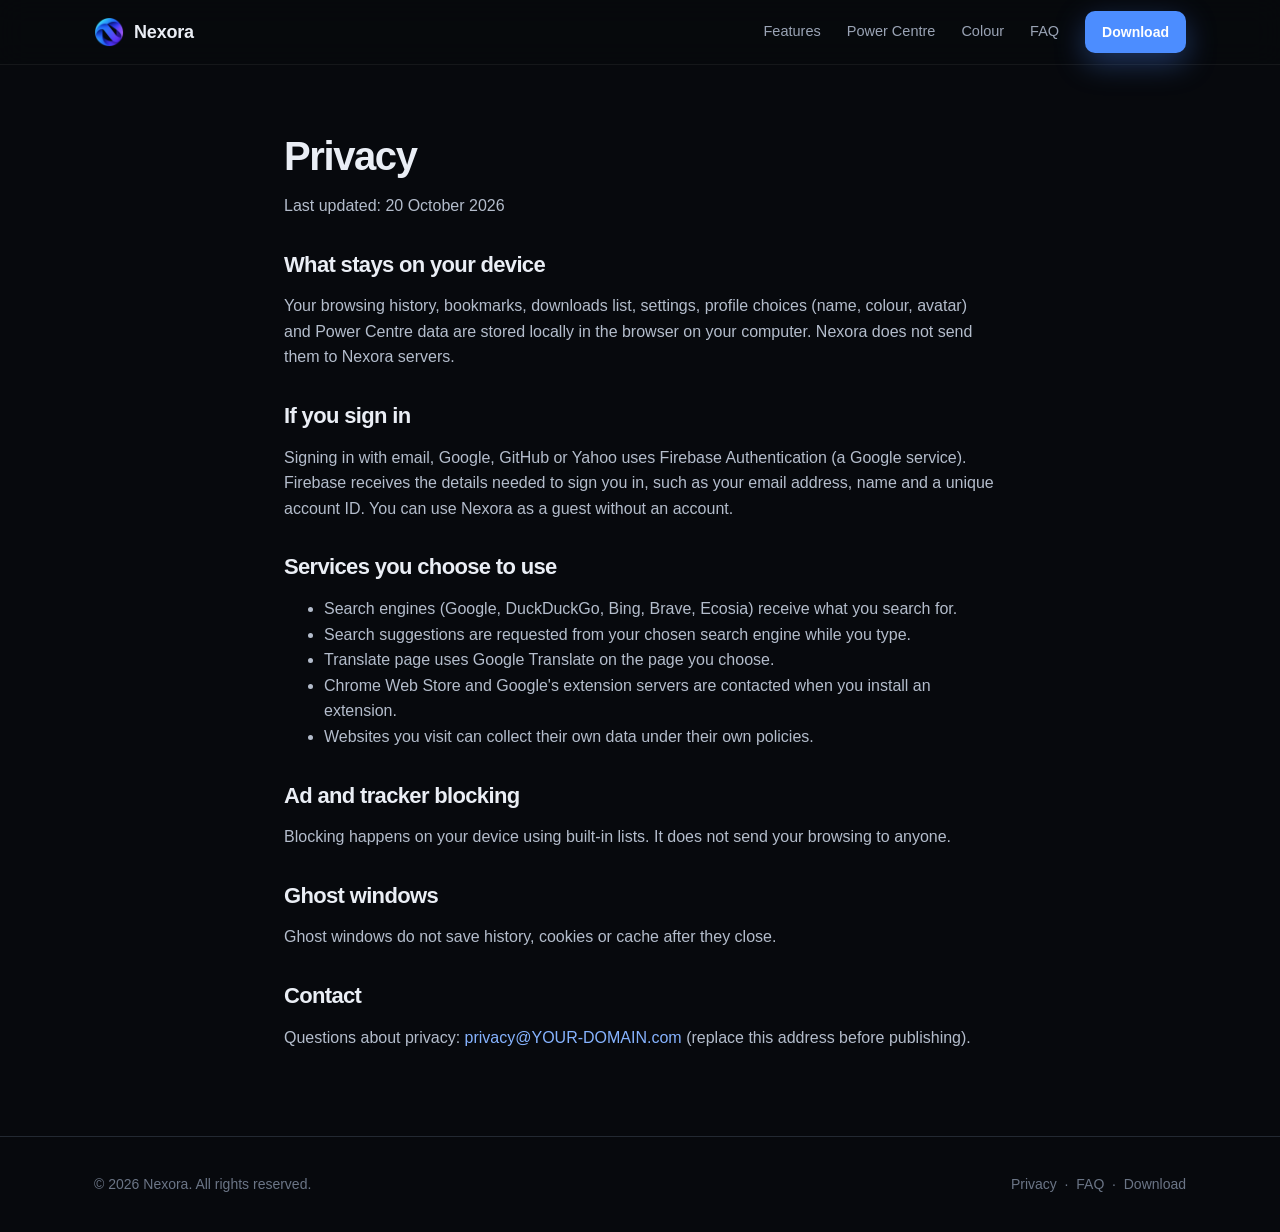
==== privacy.html @ 47188c5e "Add files via upload" ====
<!doctype html>
<html lang="en"><head><meta charset="utf-8"><meta name="viewport" content="width=device-width,initial-scale=1">
<title>Privacy | Nexora</title><meta name="description" content="How Nexora handles your data."><meta name="theme-color" content="#07090d">
<link rel="icon" type="image/png" href="assets/favicon-32.png"><link rel="apple-touch-icon" href="assets/nexora-icon.png">
<meta property="og:type" content="website"><meta property="og:title" content="Privacy | Nexora"><meta property="og:description" content="How Nexora handles your data."><meta property="og:image" content="assets/og.jpg">
<meta name="twitter:card" content="summary_large_image"><link rel="stylesheet" href="site.css"></head><body>
<a class="skip" href="#main">Skip to content</a>
<nav><div class="wrap"><a class="brand" href="index.html"><img src="assets/nexora-icon.png" alt="" width="30" height="30">Nexora</a>
<button class="menu-btn" aria-label="Menu" aria-expanded="false"><svg width="24" height="24" viewBox="0 0 24 24" fill="none" stroke="currentColor" stroke-width="2" stroke-linecap="round"><path d="M4 7h16M4 12h16M4 17h16"/></svg></button>
<div class="links"><a href="index.html#features">Features</a><a href="index.html#power">Power Centre</a><a href="index.html#colour">Colour</a><a href="index.html#faq">FAQ</a><a class="btn primary sm" href="index.html#download">Download</a></div></div></nav>
<main id="main" class="prose"><h1>Privacy</h1><p>Last updated: 20 October 2026</p>
<h2>What stays on your device</h2><p>Your browsing history, bookmarks, downloads list, settings, profile choices (name, colour, avatar) and Power Centre data are stored locally in the browser on your computer. Nexora does not send them to Nexora servers.</p>
<h2>If you sign in</h2><p>Signing in with email, Google, GitHub or Yahoo uses Firebase Authentication (a Google service). Firebase receives the details needed to sign you in, such as your email address, name and a unique account ID. You can use Nexora as a guest without an account.</p>
<h2>Services you choose to use</h2><ul><li>Search engines (Google, DuckDuckGo, Bing, Brave, Ecosia) receive what you search for.</li><li>Search suggestions are requested from your chosen search engine while you type.</li><li>Translate page uses Google Translate on the page you choose.</li><li>Chrome Web Store and Google's extension servers are contacted when you install an extension.</li><li>Websites you visit can collect their own data under their own policies.</li></ul>
<h2>Ad and tracker blocking</h2><p>Blocking happens on your device using built-in lists. It does not send your browsing to anyone.</p>
<h2>Ghost windows</h2><p>Ghost windows do not save history, cookies or cache after they close.</p>
<h2>Contact</h2><p>Questions about privacy: <a href="mailto:privacy@YOUR-DOMAIN.com" style="color:var(--accent2)">privacy@YOUR-DOMAIN.com</a> (replace this address before publishing).</p></main><footer><div class="wrap"><span>&copy; <span id="year">2026</span> Nexora. All rights reserved.</span><span><a href="privacy.html">Privacy</a> &nbsp;·&nbsp; <a href="index.html#faq">FAQ</a> &nbsp;·&nbsp; <a href="index.html#download">Download</a></span></div></footer>
<script src="site.js"></script></body></html>
---- site.css ----
:root{--bg:#07090d;--bg2:#0d1016;--panel:#12161d;--line:#232932;--line2:#323a47;--text:#eaeef5;--muted:#9aa4b5;--dim:#6b7586;--accent:#4c8dff;--accent2:#86b3ff;--green:#3ecf8e;--r:16px;--max:1140px;
--ui:"Segoe UI Variable Text","Segoe UI",Inter,-apple-system,BlinkMacSystemFont,Roboto,"Helvetica Neue",Arial,sans-serif;--mono:ui-monospace,"Cascadia Mono",Consolas,monospace}
*{box-sizing:border-box}html{scroll-behavior:smooth}body{margin:0;background:var(--bg);color:var(--text);font:16px/1.6 var(--ui);-webkit-font-smoothing:antialiased}
img{max-width:100%;height:auto;display:block}a{color:inherit;text-decoration:none}
.wrap{max-width:var(--max);margin:0 auto;padding:0 24px}
:focus-visible{outline:2px solid var(--accent2);outline-offset:3px;border-radius:6px}
.skip{position:absolute;left:-999px}.skip:focus{left:12px;top:12px;background:#fff;color:#000;padding:8px 12px;border-radius:8px;z-index:99}
/* nav */
nav{position:sticky;top:0;z-index:50;background:rgba(7,9,13,.78);backdrop-filter:blur(14px);border-bottom:1px solid rgba(255,255,255,.06)}
nav .wrap{display:flex;align-items:center;justify-content:space-between;height:64px}
.brand{display:flex;align-items:center;gap:10px;font-weight:650;font-size:18px;letter-spacing:-.01em}.brand img{width:30px;height:30px}
.links{display:flex;align-items:center;gap:26px;font-size:14.5px;color:var(--muted)}.links a:hover{color:#fff}
.btn{display:inline-flex;align-items:center;gap:10px;padding:12px 22px;border-radius:12px;font-weight:600;font-size:15px;border:1px solid transparent;cursor:pointer;transition:transform .15s,background .15s,border-color .15s;font-family:inherit}
.btn.primary{background:var(--accent);color:#fff;box-shadow:0 10px 30px rgba(76,141,255,.35)}.btn.primary:hover{background:#6199ff;transform:translateY(-1px)}
.btn.ghost{background:rgba(255,255,255,.04);border-color:var(--line2);color:var(--text)}.btn.ghost:hover{background:rgba(255,255,255,.09)}
.btn.sm{padding:9px 16px;font-size:14px;border-radius:10px}
.menu-btn{display:none;background:none;border:0;color:var(--text);padding:8px;cursor:pointer}
/* hero */
.hero{position:relative;overflow:hidden;padding:84px 0 40px;text-align:center;isolation:isolate}
.hero::before{content:"";position:absolute;inset:-20% -10% auto;height:640px;z-index:-1;background:radial-gradient(520px 320px at 25% 30%,rgba(76,141,255,.30),transparent 70%),radial-gradient(520px 320px at 78% 20%,rgba(122,92,255,.22),transparent 70%),radial-gradient(420px 260px at 50% 90%,rgba(14,165,165,.16),transparent 70%)}
.pill{display:inline-flex;align-items:center;gap:8px;padding:7px 14px;border:1px solid rgba(134,179,255,.3);border-radius:99px;background:rgba(76,141,255,.08);font-size:13px;color:var(--accent2);font-weight:600}
.pill i{width:7px;height:7px;border-radius:50%;background:var(--green)}
h1{font-size:clamp(38px,6vw,68px);line-height:1.05;letter-spacing:-.035em;margin:22px auto 18px;max-width:860px;font-weight:700}
h1 em{font-style:normal;color:var(--accent2)}
.lead{font-size:clamp(17px,2vw,20px);color:var(--muted);max-width:640px;margin:0 auto 30px}
.cta{display:flex;gap:12px;justify-content:center;flex-wrap:wrap}
.note{margin-top:14px;font-size:13px;color:var(--dim)}
.frame{margin:54px auto 0;max-width:1060px;border-radius:18px;border:1px solid var(--line2);background:var(--bg2);box-shadow:0 50px 120px rgba(0,0,0,.6),0 0 0 1px rgba(255,255,255,.03);overflow:hidden}
.frame img{width:100%}
/* sections */
section{padding:92px 0}
.eyebrow{font-size:12.5px;font-weight:700;letter-spacing:.12em;text-transform:uppercase;color:var(--accent2)}
h2{font-size:clamp(28px,4vw,44px);line-height:1.12;letter-spacing:-.03em;margin:12px 0 14px;font-weight:700}
.sub{color:var(--muted);font-size:18px;max-width:620px}
.center{text-align:center}.center .sub{margin:0 auto}
.grid{display:grid;grid-template-columns:repeat(3,1fr);gap:18px;margin-top:48px}
.card{background:var(--panel);border:1px solid var(--line);border-radius:var(--r);padding:26px;transition:border-color .2s,transform .2s}
.card:hover{border-color:var(--line2);transform:translateY(-2px)}
.ic{width:44px;height:44px;border-radius:12px;display:flex;align-items:center;justify-content:center;background:#1a2230;color:var(--accent2);margin-bottom:16px}
.card h3{margin:0 0 8px;font-size:18px;letter-spacing:-.01em}.card p{margin:0;color:var(--muted);font-size:15px}
.split{display:grid;grid-template-columns:1fr 1.15fr;gap:60px;align-items:center}.split.rev{grid-template-columns:1.15fr 1fr}.split.rev .copy{order:2}
.copy ul{list-style:none;padding:0;margin:22px 0 0;display:grid;gap:12px}.copy li{display:flex;gap:12px;color:#c4ccda;font-size:15.5px}
.copy li::before{content:"";flex:none;width:20px;height:20px;margin-top:2px;border-radius:50%;background:rgba(62,207,142,.14) url("data:image/svg+xml,%3Csvg xmlns='http://www.w3.org/2000/svg' viewBox='0 0 24 24' fill='none' stroke='%233ecf8e' stroke-width='3' stroke-linecap='round' stroke-linejoin='round'%3E%3Cpath d='m6 12 4 4 8-9'/%3E%3C/svg%3E") center/12px no-repeat}
.shot{border-radius:16px;border:1px solid var(--line2);overflow:hidden;box-shadow:0 30px 80px rgba(0,0,0,.5);background:var(--bg2)}
.band{background:linear-gradient(180deg,var(--bg2),var(--bg));border-top:1px solid var(--line);border-bottom:1px solid var(--line)}
.dl{display:grid;grid-template-columns:1fr 1fr;gap:18px;margin-top:40px;max-width:760px;margin-left:auto;margin-right:auto}
.dl .card{text-align:center}.dl .card.dim{opacity:.6}
.chip{display:inline-block;margin-top:10px;font-size:12px;color:var(--dim);border:1px solid var(--line);border-radius:99px;padding:3px 10px}
details{background:var(--panel);border:1px solid var(--line);border-radius:14px;padding:4px 20px;margin-bottom:12px}
summary{cursor:pointer;list-style:none;padding:16px 0;font-weight:600;font-size:16.5px;display:flex;justify-content:space-between;gap:12px}
summary::-webkit-details-marker{display:none}summary::after{content:"+";color:var(--accent2);font-size:22px;line-height:1}details[open] summary::after{content:"–"}
details p{margin:0 0 18px;color:var(--muted)}
.faq{max-width:760px;margin:44px auto 0}
.final{text-align:center;padding:100px 0}
footer{border-top:1px solid var(--line);padding:36px 0;color:var(--dim);font-size:14px}
footer .wrap{display:flex;justify-content:space-between;gap:20px;flex-wrap:wrap}footer a:hover{color:#fff}
.prose{max-width:760px;margin:0 auto;padding:70px 24px}.prose h1{font-size:40px;margin:0 0 10px}.prose h2{font-size:22px;margin:34px 0 8px}.prose p,.prose li{color:#b4bdcc}
@media(max-width:900px){.grid{grid-template-columns:1fr 1fr}.split,.split.rev{grid-template-columns:1fr;gap:34px}.split.rev .copy{order:0}.dl{grid-template-columns:1fr}}
@media(max-width:700px){.links{display:none;position:absolute;top:64px;left:0;right:0;flex-direction:column;align-items:flex-start;gap:0;background:var(--bg2);border-bottom:1px solid var(--line);padding:8px 24px 16px}.links.open{display:flex}.links a{padding:12px 0;width:100%}.menu-btn{display:block}.grid{grid-template-columns:1fr}section{padding:64px 0}.hero{padding-top:56px}}
@media(prefers-reduced-motion:reduce){html{scroll-behavior:auto}*{transition:none!important}}
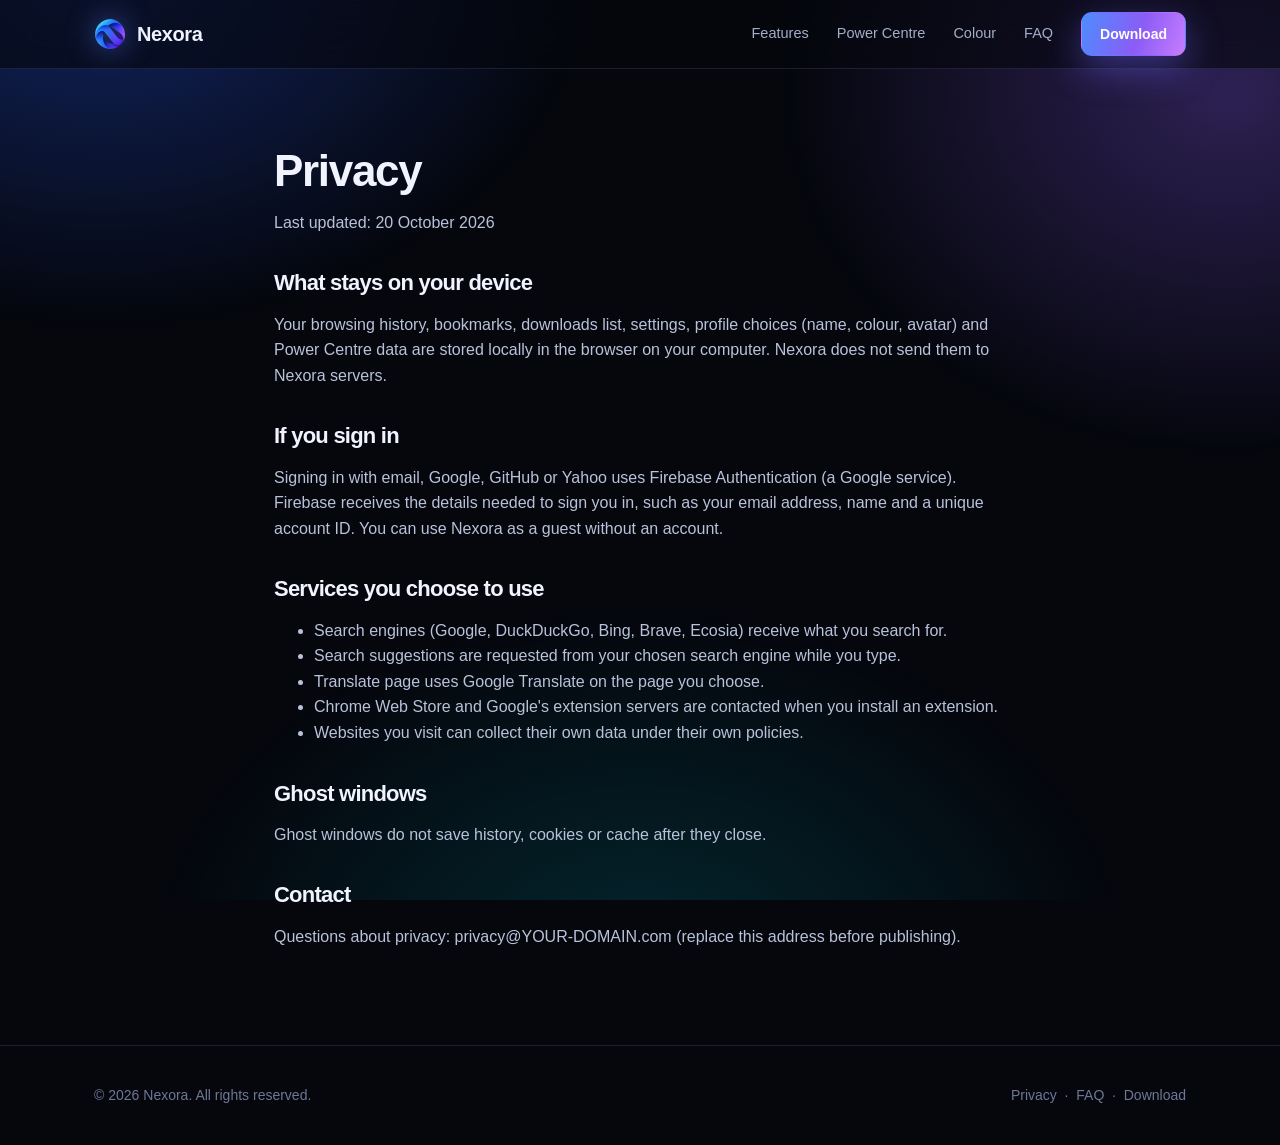
==== commit bc137c41: "Add files via upload" ====
--- a/privacy.html
+++ b/privacy.html
@@ -12,7 +12,6 @@
 <h2>What stays on your device</h2><p>Your browsing history, bookmarks, downloads list, settings, profile choices (name, colour, avatar) and Power Centre data are stored locally in the browser on your computer. Nexora does not send them to Nexora servers.</p>
 <h2>If you sign in</h2><p>Signing in with email, Google, GitHub or Yahoo uses Firebase Authentication (a Google service). Firebase receives the details needed to sign you in, such as your email address, name and a unique account ID. You can use Nexora as a guest without an account.</p>
 <h2>Services you choose to use</h2><ul><li>Search engines (Google, DuckDuckGo, Bing, Brave, Ecosia) receive what you search for.</li><li>Search suggestions are requested from your chosen search engine while you type.</li><li>Translate page uses Google Translate on the page you choose.</li><li>Chrome Web Store and Google's extension servers are contacted when you install an extension.</li><li>Websites you visit can collect their own data under their own policies.</li></ul>
-<h2>Ad and tracker blocking</h2><p>Blocking happens on your device using built-in lists. It does not send your browsing to anyone.</p>
 <h2>Ghost windows</h2><p>Ghost windows do not save history, cookies or cache after they close.</p>
 <h2>Contact</h2><p>Questions about privacy: <a href="mailto:privacy@YOUR-DOMAIN.com" style="color:var(--accent2)">privacy@YOUR-DOMAIN.com</a> (replace this address before publishing).</p></main><footer><div class="wrap"><span>&copy; <span id="year">2026</span> Nexora. All rights reserved.</span><span><a href="privacy.html">Privacy</a> &nbsp;·&nbsp; <a href="index.html#faq">FAQ</a> &nbsp;·&nbsp; <a href="index.html#download">Download</a></span></div></footer>
 <script src="site.js"></script></body></html>
--- a/site.css
+++ b/site.css
@@ -1,60 +1,54 @@
-:root{--bg:#07090d;--bg2:#0d1016;--panel:#12161d;--line:#232932;--line2:#323a47;--text:#eaeef5;--muted:#9aa4b5;--dim:#6b7586;--accent:#4c8dff;--accent2:#86b3ff;--green:#3ecf8e;--r:16px;--max:1140px;
---ui:"Segoe UI Variable Text","Segoe UI",Inter,-apple-system,BlinkMacSystemFont,Roboto,"Helvetica Neue",Arial,sans-serif;--mono:ui-monospace,"Cascadia Mono",Consolas,monospace}
-*{box-sizing:border-box}html{scroll-behavior:smooth}body{margin:0;background:var(--bg);color:var(--text);font:16px/1.6 var(--ui);-webkit-font-smoothing:antialiased}
+:root{--bg:#05070d;--bg2:#0a0e1a;--panel:rgba(18,23,40,.62);--line:rgba(160,175,255,.14);--line2:rgba(160,175,255,.26);--text:#f1f3ff;--muted:#a3adc9;--dim:#6e7896;--a:#4c8dff;--b:#8b5cf6;--c:#00e5ff;--grad:linear-gradient(110deg,#4c8dff,#8b5cf6 55%,#c77dff);--max:1140px;--r:20px;
+--ui:"Segoe UI Variable Display","Segoe UI",Inter,-apple-system,BlinkMacSystemFont,Roboto,"Helvetica Neue",Arial,sans-serif;--mono:ui-monospace,"Cascadia Mono",Consolas,monospace}
+*{box-sizing:border-box}html{scroll-behavior:smooth}
+body{margin:0;background:var(--bg);color:var(--text);font:16px/1.6 var(--ui);-webkit-font-smoothing:antialiased;overflow-x:hidden}
+body::before{content:"";position:fixed;inset:0;z-index:-1;pointer-events:none;background:radial-gradient(700px 520px at 8% -4%,rgba(43,92,255,.34),transparent 70%),radial-gradient(640px 520px at 96% 10%,rgba(139,92,246,.30),transparent 70%),radial-gradient(700px 520px at 50% 108%,rgba(0,229,255,.14),transparent 70%)}
 img{max-width:100%;height:auto;display:block}a{color:inherit;text-decoration:none}
 .wrap{max-width:var(--max);margin:0 auto;padding:0 24px}
-:focus-visible{outline:2px solid var(--accent2);outline-offset:3px;border-radius:6px}
+:focus-visible{outline:2px solid #a8c4ff;outline-offset:3px;border-radius:8px}
 .skip{position:absolute;left:-999px}.skip:focus{left:12px;top:12px;background:#fff;color:#000;padding:8px 12px;border-radius:8px;z-index:99}
-/* nav */
-nav{position:sticky;top:0;z-index:50;background:rgba(7,9,13,.78);backdrop-filter:blur(14px);border-bottom:1px solid rgba(255,255,255,.06)}
-nav .wrap{display:flex;align-items:center;justify-content:space-between;height:64px}
-.brand{display:flex;align-items:center;gap:10px;font-weight:650;font-size:18px;letter-spacing:-.01em}.brand img{width:30px;height:30px}
-.links{display:flex;align-items:center;gap:26px;font-size:14.5px;color:var(--muted)}.links a:hover{color:#fff}
-.btn{display:inline-flex;align-items:center;gap:10px;padding:12px 22px;border-radius:12px;font-weight:600;font-size:15px;border:1px solid transparent;cursor:pointer;transition:transform .15s,background .15s,border-color .15s;font-family:inherit}
-.btn.primary{background:var(--accent);color:#fff;box-shadow:0 10px 30px rgba(76,141,255,.35)}.btn.primary:hover{background:#6199ff;transform:translateY(-1px)}
-.btn.ghost{background:rgba(255,255,255,.04);border-color:var(--line2);color:var(--text)}.btn.ghost:hover{background:rgba(255,255,255,.09)}
-.btn.sm{padding:9px 16px;font-size:14px;border-radius:10px}
+nav{position:sticky;top:0;z-index:50;background:rgba(5,7,13,.62);backdrop-filter:blur(18px);border-bottom:1px solid var(--line)}
+nav .wrap{display:flex;align-items:center;justify-content:space-between;height:68px}
+.brand{display:flex;align-items:center;gap:11px;font-weight:700;font-size:20px;letter-spacing:-.02em}.brand img{width:32px;height:32px;filter:drop-shadow(0 0 14px rgba(110,130,255,.55))}
+.links{display:flex;align-items:center;gap:28px;font-size:14.5px;color:var(--muted)}.links a:hover{color:#fff}
+.btn{display:inline-flex;align-items:center;gap:10px;padding:14px 26px;border-radius:14px;font-weight:650;font-size:15.5px;border:1px solid transparent;cursor:pointer;transition:transform .15s,box-shadow .2s,background .15s;font-family:inherit}
+.btn.primary{background:var(--grad);color:#fff;box-shadow:0 12px 36px rgba(108,99,255,.45)}.btn.primary:hover{transform:translateY(-2px);box-shadow:0 18px 46px rgba(139,92,246,.6)}
+.btn.ghost{background:rgba(255,255,255,.05);border-color:var(--line2);color:var(--text);backdrop-filter:blur(8px)}.btn.ghost:hover{background:rgba(255,255,255,.1)}
+.btn.sm{padding:10px 18px;font-size:14px;border-radius:11px}
 .menu-btn{display:none;background:none;border:0;color:var(--text);padding:8px;cursor:pointer}
-/* hero */
-.hero{position:relative;overflow:hidden;padding:84px 0 40px;text-align:center;isolation:isolate}
-.hero::before{content:"";position:absolute;inset:-20% -10% auto;height:640px;z-index:-1;background:radial-gradient(520px 320px at 25% 30%,rgba(76,141,255,.30),transparent 70%),radial-gradient(520px 320px at 78% 20%,rgba(122,92,255,.22),transparent 70%),radial-gradient(420px 260px at 50% 90%,rgba(14,165,165,.16),transparent 70%)}
-.pill{display:inline-flex;align-items:center;gap:8px;padding:7px 14px;border:1px solid rgba(134,179,255,.3);border-radius:99px;background:rgba(76,141,255,.08);font-size:13px;color:var(--accent2);font-weight:600}
-.pill i{width:7px;height:7px;border-radius:50%;background:var(--green)}
-h1{font-size:clamp(38px,6vw,68px);line-height:1.05;letter-spacing:-.035em;margin:22px auto 18px;max-width:860px;font-weight:700}
-h1 em{font-style:normal;color:var(--accent2)}
-.lead{font-size:clamp(17px,2vw,20px);color:var(--muted);max-width:640px;margin:0 auto 30px}
-.cta{display:flex;gap:12px;justify-content:center;flex-wrap:wrap}
-.note{margin-top:14px;font-size:13px;color:var(--dim)}
-.frame{margin:54px auto 0;max-width:1060px;border-radius:18px;border:1px solid var(--line2);background:var(--bg2);box-shadow:0 50px 120px rgba(0,0,0,.6),0 0 0 1px rgba(255,255,255,.03);overflow:hidden}
-.frame img{width:100%}
-/* sections */
-section{padding:92px 0}
-.eyebrow{font-size:12.5px;font-weight:700;letter-spacing:.12em;text-transform:uppercase;color:var(--accent2)}
-h2{font-size:clamp(28px,4vw,44px);line-height:1.12;letter-spacing:-.03em;margin:12px 0 14px;font-weight:700}
-.sub{color:var(--muted);font-size:18px;max-width:620px}
-.center{text-align:center}.center .sub{margin:0 auto}
-.grid{display:grid;grid-template-columns:repeat(3,1fr);gap:18px;margin-top:48px}
-.card{background:var(--panel);border:1px solid var(--line);border-radius:var(--r);padding:26px;transition:border-color .2s,transform .2s}
-.card:hover{border-color:var(--line2);transform:translateY(-2px)}
-.ic{width:44px;height:44px;border-radius:12px;display:flex;align-items:center;justify-content:center;background:#1a2230;color:var(--accent2);margin-bottom:16px}
-.card h3{margin:0 0 8px;font-size:18px;letter-spacing:-.01em}.card p{margin:0;color:var(--muted);font-size:15px}
-.split{display:grid;grid-template-columns:1fr 1.15fr;gap:60px;align-items:center}.split.rev{grid-template-columns:1.15fr 1fr}.split.rev .copy{order:2}
-.copy ul{list-style:none;padding:0;margin:22px 0 0;display:grid;gap:12px}.copy li{display:flex;gap:12px;color:#c4ccda;font-size:15.5px}
-.copy li::before{content:"";flex:none;width:20px;height:20px;margin-top:2px;border-radius:50%;background:rgba(62,207,142,.14) url("data:image/svg+xml,%3Csvg xmlns='http://www.w3.org/2000/svg' viewBox='0 0 24 24' fill='none' stroke='%233ecf8e' stroke-width='3' stroke-linecap='round' stroke-linejoin='round'%3E%3Cpath d='m6 12 4 4 8-9'/%3E%3C/svg%3E") center/12px no-repeat}
-.shot{border-radius:16px;border:1px solid var(--line2);overflow:hidden;box-shadow:0 30px 80px rgba(0,0,0,.5);background:var(--bg2)}
-.band{background:linear-gradient(180deg,var(--bg2),var(--bg));border-top:1px solid var(--line);border-bottom:1px solid var(--line)}
-.dl{display:grid;grid-template-columns:1fr 1fr;gap:18px;margin-top:40px;max-width:760px;margin-left:auto;margin-right:auto}
-.dl .card{text-align:center}.dl .card.dim{opacity:.6}
-.chip{display:inline-block;margin-top:10px;font-size:12px;color:var(--dim);border:1px solid var(--line);border-radius:99px;padding:3px 10px}
-details{background:var(--panel);border:1px solid var(--line);border-radius:14px;padding:4px 20px;margin-bottom:12px}
-summary{cursor:pointer;list-style:none;padding:16px 0;font-weight:600;font-size:16.5px;display:flex;justify-content:space-between;gap:12px}
-summary::-webkit-details-marker{display:none}summary::after{content:"+";color:var(--accent2);font-size:22px;line-height:1}details[open] summary::after{content:"–"}
-details p{margin:0 0 18px;color:var(--muted)}
-.faq{max-width:760px;margin:44px auto 0}
-.final{text-align:center;padding:100px 0}
-footer{border-top:1px solid var(--line);padding:36px 0;color:var(--dim);font-size:14px}
-footer .wrap{display:flex;justify-content:space-between;gap:20px;flex-wrap:wrap}footer a:hover{color:#fff}
-.prose{max-width:760px;margin:0 auto;padding:70px 24px}.prose h1{font-size:40px;margin:0 0 10px}.prose h2{font-size:22px;margin:34px 0 8px}.prose p,.prose li{color:#b4bdcc}
-@media(max-width:900px){.grid{grid-template-columns:1fr 1fr}.split,.split.rev{grid-template-columns:1fr;gap:34px}.split.rev .copy{order:0}.dl{grid-template-columns:1fr}}
-@media(max-width:700px){.links{display:none;position:absolute;top:64px;left:0;right:0;flex-direction:column;align-items:flex-start;gap:0;background:var(--bg2);border-bottom:1px solid var(--line);padding:8px 24px 16px}.links.open{display:flex}.links a{padding:12px 0;width:100%}.menu-btn{display:block}.grid{grid-template-columns:1fr}section{padding:64px 0}.hero{padding-top:56px}}
+.hero{position:relative;padding:92px 0 40px;text-align:center}
+.pill{display:inline-flex;align-items:center;gap:9px;padding:8px 16px;border:1px solid var(--line2);border-radius:99px;background:rgba(80,100,255,.1);font-size:13px;color:#c9d6ff;font-weight:600;letter-spacing:.02em;backdrop-filter:blur(8px)}
+.pill i{width:8px;height:8px;border-radius:50%;background:#3ee6b0;box-shadow:0 0 10px #3ee6b0}
+h1{font-size:clamp(42px,7.4vw,88px);line-height:1.02;letter-spacing:-.045em;margin:26px auto 22px;max-width:980px;font-weight:800}
+h1 .g1{background:linear-gradient(90deg,#c4efff,#7fd0ff 60%,#9fe9ff);-webkit-background-clip:text;background-clip:text;color:transparent}
+h1 .g2{background:linear-gradient(90deg,#7ea8ff,#a78bff 55%,#d59bff);-webkit-background-clip:text;background-clip:text;color:transparent}
+.lead{font-size:clamp(17px,2vw,21px);color:var(--muted);max-width:660px;margin:0 auto 34px}
+.cta{display:flex;gap:14px;justify-content:center;flex-wrap:wrap}.note{margin-top:16px;font-size:13px;color:var(--dim)}
+.frame{position:relative;margin:64px auto 0;max-width:1080px;border-radius:22px;border:1px solid var(--line2);background:var(--bg2);box-shadow:0 60px 140px rgba(0,0,0,.65),0 0 120px rgba(100,110,255,.22);overflow:hidden}
+.frame::after{content:"";position:absolute;inset:0;border-radius:22px;pointer-events:none;box-shadow:inset 0 1px 0 rgba(255,255,255,.12)}.frame img{width:100%}
+section{padding:100px 0}
+.eyebrow{display:inline-block;font-size:12.5px;font-weight:700;letter-spacing:.14em;text-transform:uppercase;background:linear-gradient(90deg,#7fd0ff,#a78bff);-webkit-background-clip:text;background-clip:text;color:transparent}
+h2{font-size:clamp(30px,4.4vw,50px);line-height:1.1;letter-spacing:-.035em;margin:14px 0 16px;font-weight:750}
+.sub{color:var(--muted);font-size:18.5px;max-width:640px}.center{text-align:center}.center .sub{margin:0 auto}
+.grid{display:grid;grid-template-columns:repeat(3,1fr);gap:20px;margin-top:54px}
+.card{position:relative;background:var(--panel);border:1px solid var(--line);border-radius:var(--r);padding:28px;backdrop-filter:blur(14px);transition:transform .25s,border-color .25s,box-shadow .25s}
+.card:hover{transform:translateY(-4px);border-color:rgba(150,140,255,.5);box-shadow:0 24px 60px rgba(90,80,230,.22)}
+.ic{width:48px;height:48px;border-radius:14px;display:flex;align-items:center;justify-content:center;background:linear-gradient(135deg,rgba(76,141,255,.28),rgba(139,92,246,.26));color:#cbdcff;margin-bottom:18px;border:1px solid rgba(150,160,255,.25)}
+.card h3{margin:0 0 8px;font-size:19px;letter-spacing:-.015em}.card p{margin:0;color:var(--muted);font-size:15px}
+.split{display:grid;grid-template-columns:1fr 1.15fr;gap:64px;align-items:center}.split.rev{grid-template-columns:1.15fr 1fr}.split.rev .copy{order:2}
+.copy ul{list-style:none;padding:0;margin:24px 0 0;display:grid;gap:13px}.copy li{display:flex;gap:12px;color:#ced6ee;font-size:15.5px}
+.copy li::before{content:"";flex:none;width:21px;height:21px;margin-top:2px;border-radius:50%;background:rgba(124,110,255,.2) url("data:image/svg+xml,%3Csvg xmlns='http://www.w3.org/2000/svg' viewBox='0 0 24 24' fill='none' stroke='%23b9a8ff' stroke-width='3' stroke-linecap='round' stroke-linejoin='round'%3E%3Cpath d='m6 12 4 4 8-9'/%3E%3C/svg%3E") center/12px no-repeat}
+.shot{border-radius:20px;border:1px solid var(--line2);overflow:hidden;box-shadow:0 40px 100px rgba(0,0,0,.55),0 0 90px rgba(110,100,255,.18);background:var(--bg2)}
+.band{background:linear-gradient(180deg,rgba(10,14,26,.7),rgba(10,14,26,.2));border-top:1px solid var(--line);border-bottom:1px solid var(--line)}
+.dl{display:grid;grid-template-columns:1fr 1fr;gap:20px;margin:44px auto 0;max-width:780px}.dl .card{text-align:center}.dl .card.dim{opacity:.6}
+.chip{display:inline-block;margin-top:10px;font-size:12px;color:var(--dim);border:1px solid var(--line);border-radius:99px;padding:3px 11px}
+details{background:var(--panel);border:1px solid var(--line);border-radius:16px;padding:4px 22px;margin-bottom:12px;backdrop-filter:blur(12px)}
+summary{cursor:pointer;list-style:none;padding:18px 0;font-weight:650;font-size:16.5px;display:flex;justify-content:space-between;gap:12px}
+summary::-webkit-details-marker{display:none}summary::after{content:"+";color:#b9a8ff;font-size:24px;line-height:1}details[open] summary::after{content:"–"}
+details p{margin:0 0 20px;color:var(--muted)}.faq{max-width:780px;margin:48px auto 0}
+.final{text-align:center;padding:120px 0}
+footer{border-top:1px solid var(--line);padding:38px 0;color:var(--dim);font-size:14px}footer .wrap{display:flex;justify-content:space-between;gap:20px;flex-wrap:wrap}footer a:hover{color:#fff}
+.prose{max-width:780px;margin:0 auto;padding:80px 24px}.prose h1{font-size:44px;margin:0 0 10px;letter-spacing:-.03em}.prose h2{font-size:22px;margin:36px 0 8px}.prose p,.prose li{color:#b9c2da}
+@media(max-width:900px){.grid{grid-template-columns:1fr 1fr}.split,.split.rev{grid-template-columns:1fr;gap:38px}.split.rev .copy{order:0}.dl{grid-template-columns:1fr}}
+@media(max-width:700px){.links{display:none;position:absolute;top:68px;left:0;right:0;flex-direction:column;align-items:flex-start;gap:0;background:rgba(10,14,26,.97);border-bottom:1px solid var(--line);padding:8px 24px 16px}.links.open{display:flex}.links a{padding:12px 0;width:100%}.menu-btn{display:block}.grid{grid-template-columns:1fr}section{padding:68px 0}.hero{padding-top:56px}}
 @media(prefers-reduced-motion:reduce){html{scroll-behavior:auto}*{transition:none!important}}
